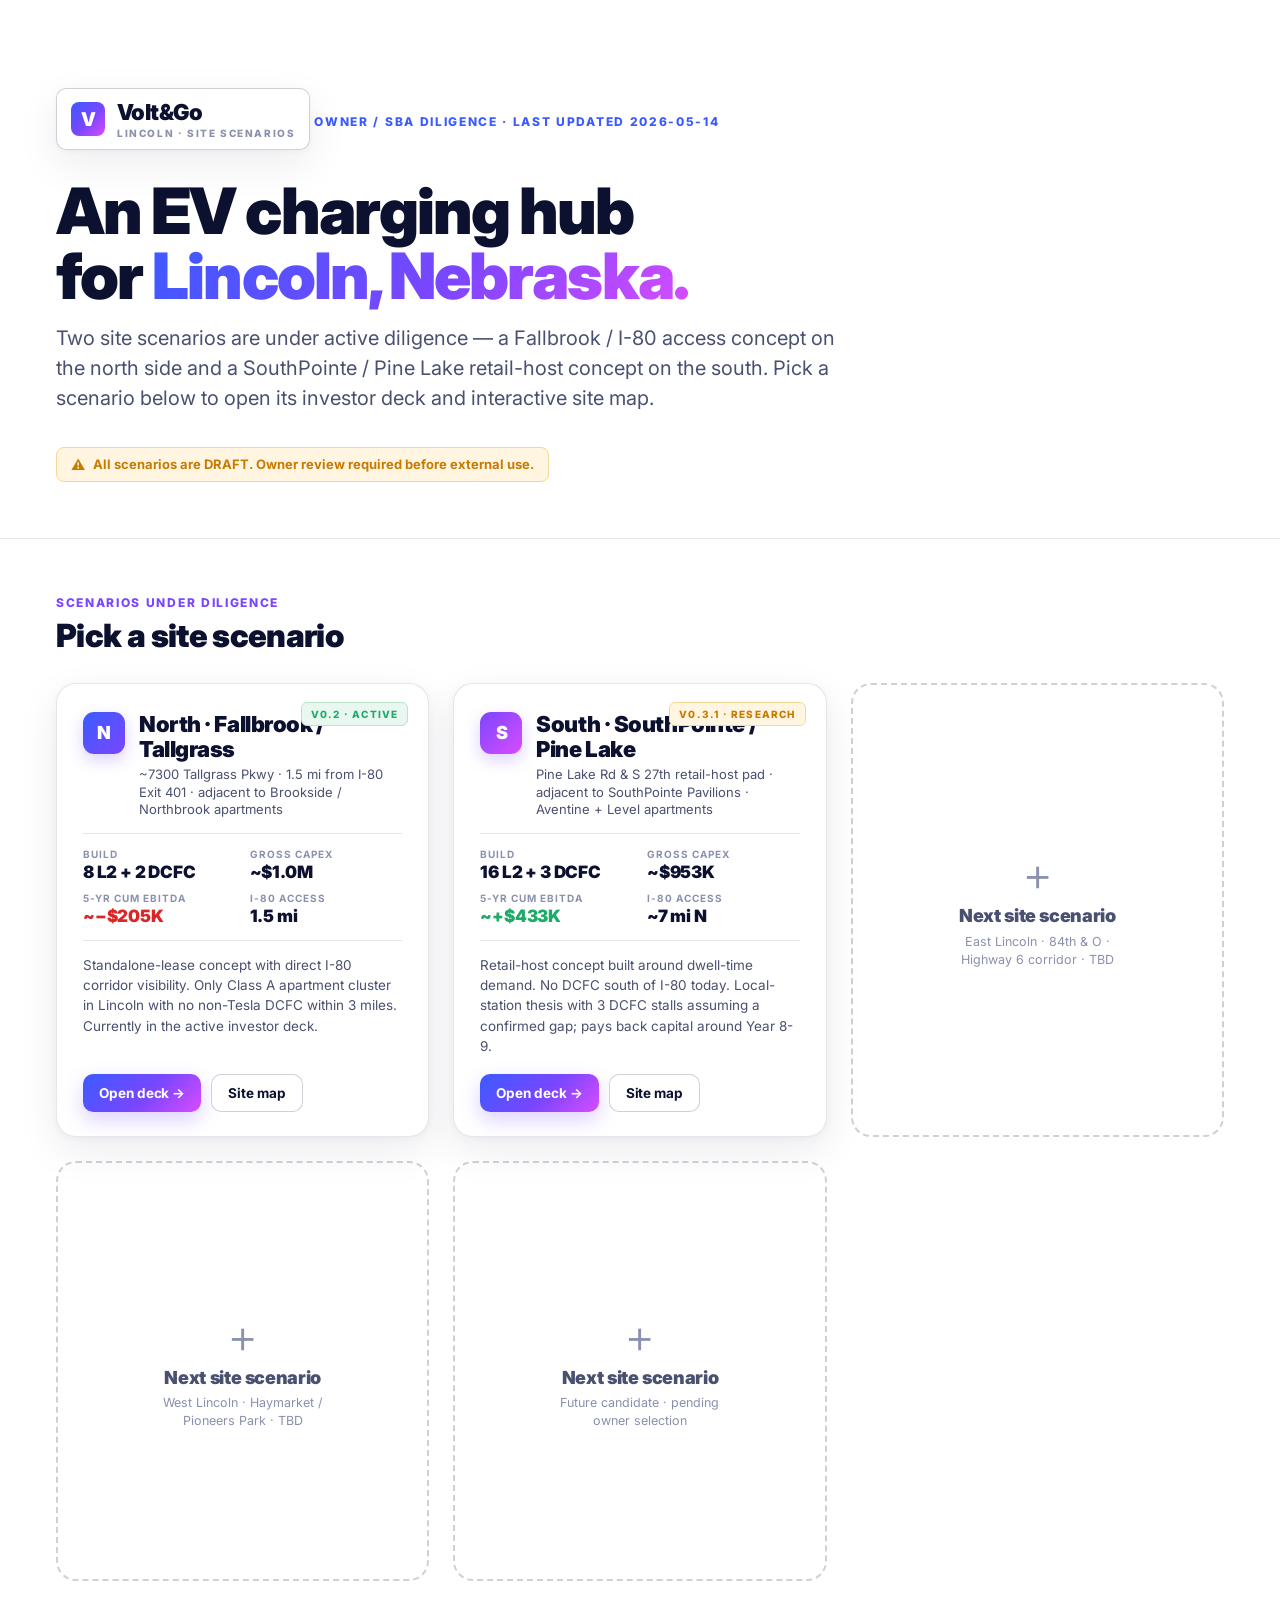
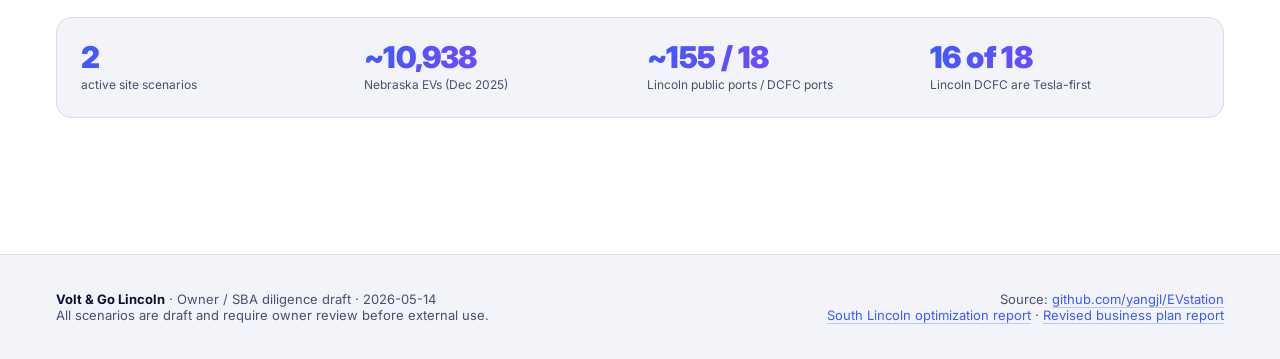
==== index.html @ 9f4ac3d2 "feat: root-level Vercel landing page with cards for each site scenario Adds index.html at the repo r" ====
<!DOCTYPE html>
<html lang="en">
<head>
<meta charset="utf-8"><meta name="viewport" content="width=device-width,initial-scale=1">
<title>Volt &amp; Go Lincoln · Site Scenarios</title>
<link rel="preconnect" href="https://fonts.googleapis.com">
<link rel="preconnect" href="https://fonts.gstatic.com" crossorigin>
<link href="https://fonts.googleapis.com/css2?family=Inter:wght@400;500;700;800;900&display=swap" rel="stylesheet">
<style>
  :root{
    --bg:#ffffff;--bg-soft:#f6f7fb;--surface:#ffffff;--surface-2:#f2f4fa;
    --border:rgba(20,25,60,.10);--border-strong:rgba(20,25,60,.20);
    --text-1:#0d1130;--text-2:#4a5070;--text-3:#8a90ad;
    --accent:#3b5bff;--accent-2:#7a46ff;--accent-3:#d94cff;
    --ok:#1faa6a;--warn:#c87a00;--danger:#dc2626;
    --grad:linear-gradient(135deg,#3b5bff 0%,#7a46ff 55%,#d94cff 100%);
    --grad-soft:linear-gradient(135deg,#eef1ff,#f4edff 55%,#fbedff);
    --shadow:0 14px 40px rgba(20,25,60,.08),0 2px 8px rgba(20,25,60,.04);
    --shadow-lg:0 24px 60px rgba(20,25,60,.12),0 4px 12px rgba(20,25,60,.06);
  }
  *{box-sizing:border-box}
  html,body{margin:0;padding:0;background:var(--bg);color:var(--text-1);font-family:'Inter',system-ui,-apple-system,sans-serif;-webkit-font-smoothing:antialiased}

  /* hero */
  .hero{position:relative;padding:88px 56px 56px;overflow:hidden;border-bottom:1px solid var(--border)}
  .hero::before{content:'';position:absolute;inset:0;background:var(--grad-soft);z-index:-2}
  .hero::after{content:'';position:absolute;right:-160px;top:-160px;width:640px;height:640px;border-radius:50%;background:var(--grad);filter:blur(10px);opacity:.22;z-index:-1}
  .wordmark{display:inline-flex;align-items:center;gap:12px;padding:10px 14px;border:1px solid var(--border-strong);border-radius:10px;background:rgba(255,255,255,.72);box-shadow:var(--shadow);backdrop-filter:blur(8px)}
  .logo-mark{width:34px;height:34px;border-radius:8px;background:var(--grad);display:grid;place-items:center;color:#fff;font-size:19px;font-weight:900;letter-spacing:-.06em}
  .logo-text{font-size:22px;font-weight:900;letter-spacing:-.025em;color:var(--text-1)}
  .logo-text small{display:block;font-size:10px;font-weight:800;letter-spacing:.16em;color:var(--text-3);text-transform:uppercase;margin-top:2px}
  .hero h1{font-size:64px;font-weight:900;letter-spacing:-.03em;line-height:1.02;margin:28px 0 14px;max-width:18ch}
  .hero h1 .grad{background:var(--grad);-webkit-background-clip:text;background-clip:text;color:transparent}
  .hero p.lede{font-size:20px;color:var(--text-2);max-width:62ch;line-height:1.5;margin:0 0 20px}
  .hero .kicker{display:inline-block;font-size:12px;font-weight:800;letter-spacing:.14em;color:var(--accent);text-transform:uppercase;margin-bottom:14px}
  .draft-banner{display:inline-flex;align-items:center;gap:8px;padding:8px 14px;background:#fff5e0;border:1px solid #f3d896;border-radius:8px;color:var(--warn);font-size:13px;font-weight:700;margin-top:14px}
  .draft-banner::before{content:'⚠';font-size:14px}

  /* main grid */
  main{padding:56px 56px 80px;max-width:1320px;margin:0 auto}
  .section-tag{font-size:12px;font-weight:800;letter-spacing:.14em;color:var(--accent-2);text-transform:uppercase;margin:0 0 6px}
  .section-title{font-size:32px;font-weight:900;letter-spacing:-.02em;margin:0 0 28px}

  .scenario-grid{display:grid;grid-template-columns:repeat(auto-fill,minmax(360px,1fr));gap:24px}

  /* scenario card */
  .scenario{position:relative;background:#fff;border:1px solid var(--border);border-radius:20px;padding:28px 26px 24px;box-shadow:var(--shadow);transition:transform .15s ease, box-shadow .15s ease;display:flex;flex-direction:column;gap:14px;min-height:420px}
  .scenario:hover{transform:translateY(-2px);box-shadow:var(--shadow-lg)}
  .scenario .badge{position:absolute;top:18px;right:20px;font-size:10px;font-weight:800;letter-spacing:.12em;padding:5px 9px;border-radius:6px;text-transform:uppercase}
  .scenario .badge.active{background:#e8f7ef;color:var(--ok);border:1px solid #b8e5cc}
  .scenario .badge.research{background:#fff5e0;color:var(--warn);border:1px solid #f3d896}

  .scenario .scenario-header{display:flex;align-items:flex-start;gap:14px}
  .scenario .pin{width:42px;height:42px;border-radius:11px;background:var(--grad);color:#fff;font-weight:900;font-size:18px;display:grid;place-items:center;letter-spacing:-.04em;flex-shrink:0;box-shadow:0 6px 16px rgba(122,70,255,.25)}
  .scenario h3{margin:0 0 4px;font-size:22px;font-weight:900;letter-spacing:-.02em;line-height:1.15}
  .scenario .scenario-sub{margin:0;color:var(--text-2);font-size:13px;line-height:1.35}

  .scenario .scenario-stats{display:grid;grid-template-columns:1fr 1fr;gap:10px 14px;padding:14px 0;border-top:1px solid var(--border);border-bottom:1px solid var(--border)}
  .scenario .stat{display:flex;flex-direction:column;gap:2px}
  .scenario .stat .l{font-size:10px;font-weight:700;letter-spacing:.10em;color:var(--text-3);text-transform:uppercase}
  .scenario .stat .v{font-size:17px;font-weight:900;color:var(--text-1);letter-spacing:-.01em}
  .scenario .stat .v.pos{color:var(--ok)}
  .scenario .stat .v.neg{color:var(--danger)}

  .scenario p.summary{margin:0;color:var(--text-2);font-size:13.5px;line-height:1.5;flex-grow:1}

  .scenario .actions{display:flex;gap:10px;margin-top:4px;flex-wrap:wrap}
  .btn{display:inline-flex;align-items:center;gap:6px;padding:10px 16px;border-radius:10px;font-size:13.5px;font-weight:700;text-decoration:none;letter-spacing:-.005em;transition:transform .12s ease,box-shadow .12s ease}
  .btn-primary{background:var(--grad);color:#fff;box-shadow:0 8px 20px rgba(122,70,255,.25)}
  .btn-primary:hover{transform:translateY(-1px);box-shadow:0 12px 24px rgba(122,70,255,.32)}
  .btn-ghost{background:#fff;color:var(--text-1);border:1px solid var(--border-strong)}
  .btn-ghost:hover{background:var(--surface-2)}

  /* placeholder card */
  .scenario.placeholder{background:transparent;border:2px dashed var(--border-strong);box-shadow:none;display:flex;align-items:center;justify-content:center;text-align:center;padding:32px}
  .scenario.placeholder:hover{transform:none;box-shadow:none}
  .scenario.placeholder .plus{font-size:48px;font-weight:300;color:var(--text-3);line-height:1;margin-bottom:8px}
  .scenario.placeholder h3{color:var(--text-2);font-size:18px;margin-bottom:6px}
  .scenario.placeholder .scenario-sub{color:var(--text-3);font-size:12.5px;max-width:24ch;margin:0 auto;line-height:1.45}

  /* summary strip */
  .summary-strip{display:grid;grid-template-columns:repeat(auto-fit,minmax(200px,1fr));gap:14px;margin:36px 0 56px;padding:24px;background:var(--surface-2);border:1px solid var(--border);border-radius:16px}
  .summary-strip .cell{display:flex;flex-direction:column;gap:3px}
  .summary-strip .cell .n{font-size:30px;font-weight:900;background:var(--grad);-webkit-background-clip:text;background-clip:text;color:transparent;letter-spacing:-.02em;line-height:1}
  .summary-strip .cell .l{font-size:12px;color:var(--text-2);line-height:1.35;margin-top:2px}

  /* footer */
  footer{padding:36px 56px;border-top:1px solid var(--border);background:var(--surface-2);color:var(--text-2);font-size:13px}
  footer .footer-grid{max-width:1320px;margin:0 auto;display:flex;justify-content:space-between;flex-wrap:wrap;gap:24px}
  footer a{color:var(--accent);text-decoration:none;border-bottom:1px solid rgba(59,91,255,.3)}
  footer a:hover{color:var(--accent-2)}

  @media (max-width:780px){
    .hero{padding:56px 28px 36px}
    .hero h1{font-size:42px}
    .hero p.lede{font-size:17px}
    main{padding:36px 28px 56px}
    footer{padding:28px}
  }
</style>
</head>
<body>

<header class="hero">
  <div class="wordmark"><span class="logo-mark">V</span><span class="logo-text">Volt&amp;Go<small>Lincoln · site scenarios</small></span></div>
  <p class="kicker">Owner / SBA diligence · last updated 2026-05-14</p>
  <h1>An EV charging hub<br>for <span class="grad">Lincoln, Nebraska.</span></h1>
  <p class="lede">Two site scenarios are under active diligence — a Fallbrook / I-80 access concept on the north side and a SouthPointe / Pine Lake retail-host concept on the south. Pick a scenario below to open its investor deck and interactive site map.</p>
  <span class="draft-banner">All scenarios are DRAFT. Owner review required before external use.</span>
</header>

<main>

  <p class="section-tag">Scenarios under diligence</p>
  <h2 class="section-title">Pick a site scenario</h2>

  <div class="scenario-grid">

    <!-- North / Fallbrook -->
    <article class="scenario">
      <span class="badge active">v0.2 · active</span>
      <div class="scenario-header">
        <div class="pin" style="background:linear-gradient(135deg,#3b5bff,#7a46ff)">N</div>
        <div>
          <h3>North · Fallbrook / Tallgrass</h3>
          <p class="scenario-sub">~7300 Tallgrass Pkwy · 1.5 mi from I-80 Exit 401 · adjacent to Brookside / Northbrook apartments</p>
        </div>
      </div>
      <div class="scenario-stats">
        <div class="stat"><span class="l">Build</span><span class="v">8 L2 + 2 DCFC</span></div>
        <div class="stat"><span class="l">Gross capex</span><span class="v">~$1.0M</span></div>
        <div class="stat"><span class="l">5-yr cum EBITDA</span><span class="v neg">~−$205K</span></div>
        <div class="stat"><span class="l">I-80 access</span><span class="v">1.5 mi</span></div>
      </div>
      <p class="summary">Standalone-lease concept with direct I-80 corridor visibility. Only Class A apartment cluster in Lincoln with no non-Tesla DCFC within 3 miles. Currently in the active investor deck.</p>
      <div class="actions">
        <a class="btn btn-primary" href="/north">Open deck →</a>
        <a class="btn btn-ghost" href="/north/map">Site map</a>
      </div>
    </article>

    <!-- South / SouthPointe -->
    <article class="scenario">
      <span class="badge research">v0.3.1 · research</span>
      <div class="scenario-header">
        <div class="pin" style="background:linear-gradient(135deg,#7a46ff,#d94cff)">S</div>
        <div>
          <h3>South · SouthPointe / Pine Lake</h3>
          <p class="scenario-sub">Pine Lake Rd &amp; S 27th retail-host pad · adjacent to SouthPointe Pavilions · Aventine + Level apartments</p>
        </div>
      </div>
      <div class="scenario-stats">
        <div class="stat"><span class="l">Build</span><span class="v">16 L2 + 3 DCFC</span></div>
        <div class="stat"><span class="l">Gross capex</span><span class="v">~$953K</span></div>
        <div class="stat"><span class="l">5-yr cum EBITDA</span><span class="v pos">~+$433K</span></div>
        <div class="stat"><span class="l">I-80 access</span><span class="v">~7 mi N</span></div>
      </div>
      <p class="summary">Retail-host concept built around dwell-time demand. No DCFC south of I-80 today. Local-station thesis with 3 DCFC stalls assuming a confirmed gap; pays back capital around Year 8-9.</p>
      <div class="actions">
        <a class="btn btn-primary" href="/south">Open deck →</a>
        <a class="btn btn-ghost" href="/south/map">Site map</a>
      </div>
    </article>

    <!-- Placeholder slots — owner will add future site decks here -->
    <article class="scenario placeholder">
      <div>
        <div class="plus">+</div>
        <h3>Next site scenario</h3>
        <p class="scenario-sub">East Lincoln · 84th &amp; O · Highway 6 corridor · TBD</p>
      </div>
    </article>

    <article class="scenario placeholder">
      <div>
        <div class="plus">+</div>
        <h3>Next site scenario</h3>
        <p class="scenario-sub">West Lincoln · Haymarket / Pioneers Park · TBD</p>
      </div>
    </article>

    <article class="scenario placeholder">
      <div>
        <div class="plus">+</div>
        <h3>Next site scenario</h3>
        <p class="scenario-sub">Future candidate · pending owner selection</p>
      </div>
    </article>

  </div>

  <div class="summary-strip">
    <div class="cell"><div class="n">2</div><div class="l">active site scenarios</div></div>
    <div class="cell"><div class="n">~10,938</div><div class="l">Nebraska EVs (Dec 2025)</div></div>
    <div class="cell"><div class="n">~155 / 18</div><div class="l">Lincoln public ports / DCFC ports</div></div>
    <div class="cell"><div class="n">16 of 18</div><div class="l">Lincoln DCFC are Tesla-first</div></div>
  </div>

</main>

<footer>
  <div class="footer-grid">
    <div>
      <b style="color:var(--text-1)">Volt &amp; Go Lincoln</b> · Owner / SBA diligence draft · 2026-05-14<br>
      All scenarios are draft and require owner review before external use.
    </div>
    <div style="text-align:right">
      Source: <a href="https://github.com/yangjl/EVstation" target="_blank" rel="noopener">github.com/yangjl/EVstation</a><br>
      <a href="https://github.com/yangjl/EVstation/blob/main/reports/south_lincoln_location_optimization_report.md" target="_blank" rel="noopener">South Lincoln optimization report</a> ·
      <a href="https://github.com/yangjl/EVstation/blob/main/reports/revised_ev_charging_station_business_plan_report.md" target="_blank" rel="noopener">Revised business plan report</a>
    </div>
  </div>
</footer>

</body>
</html>
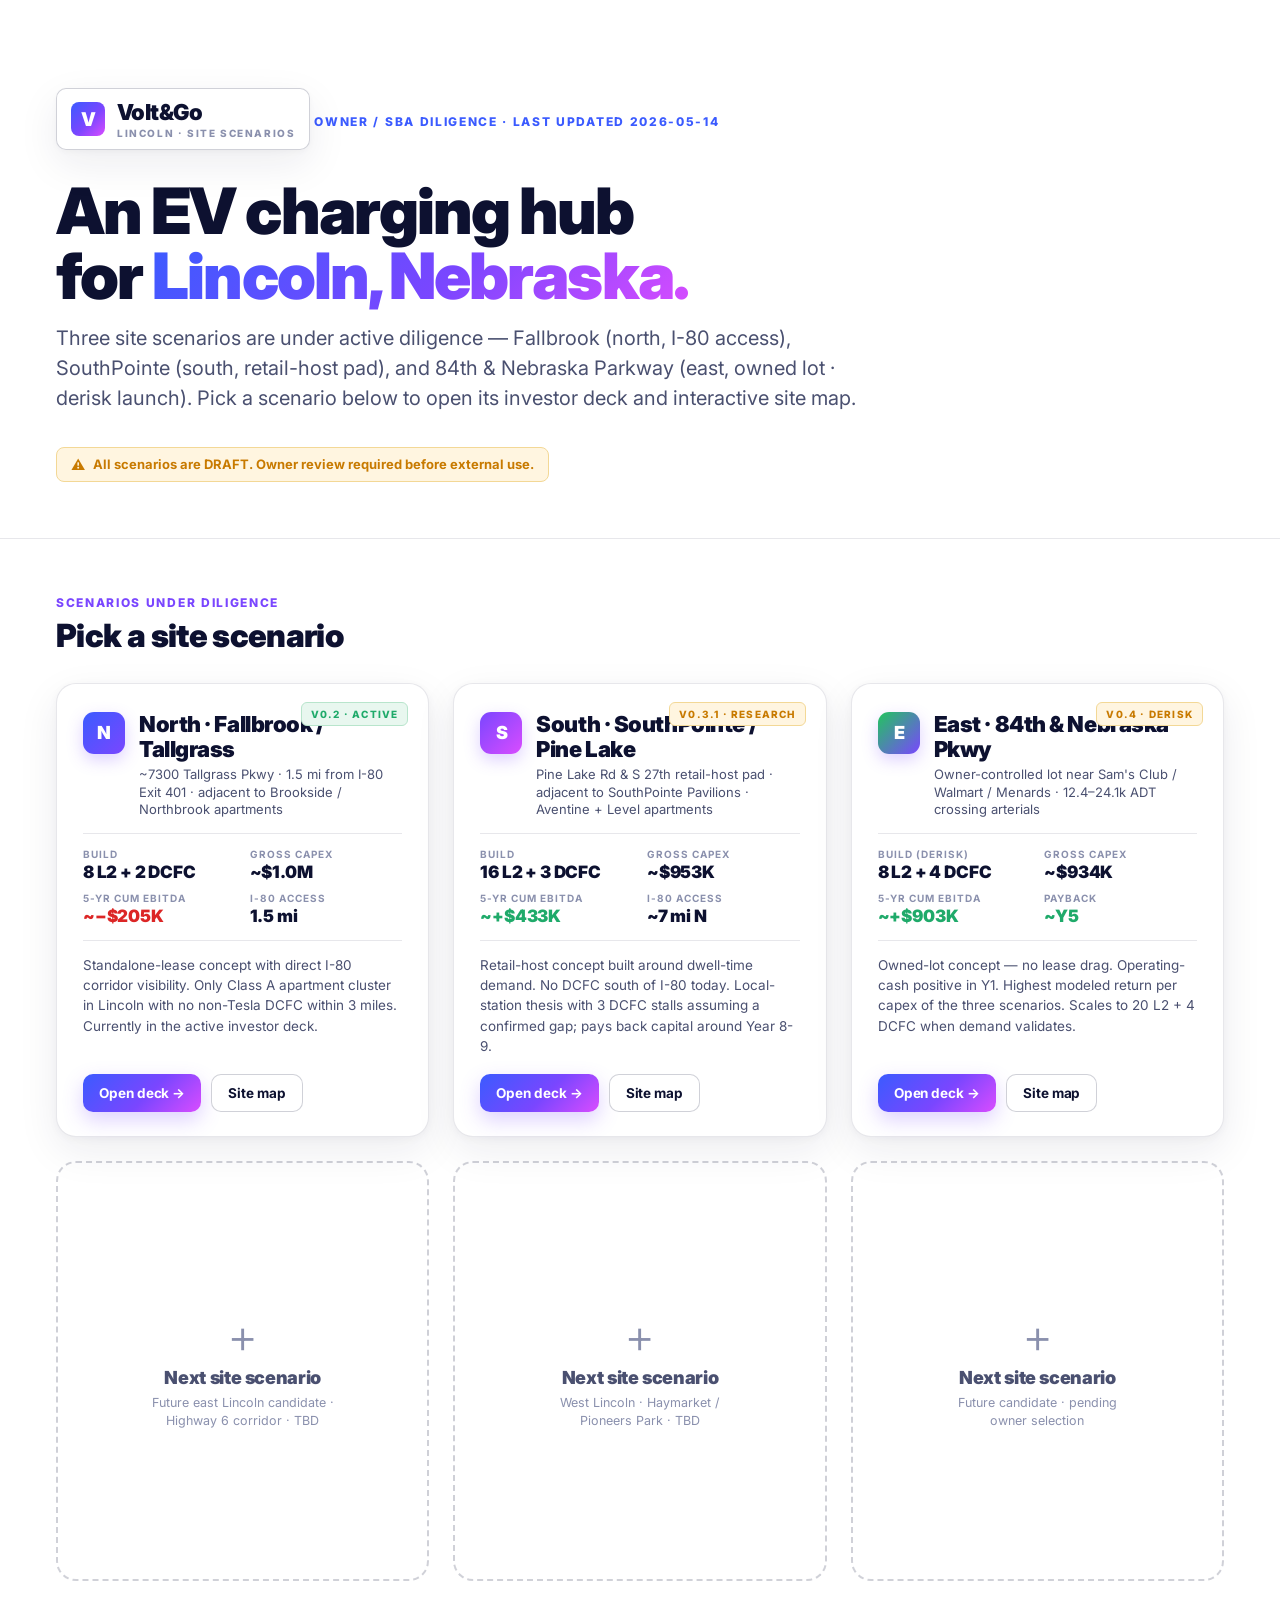
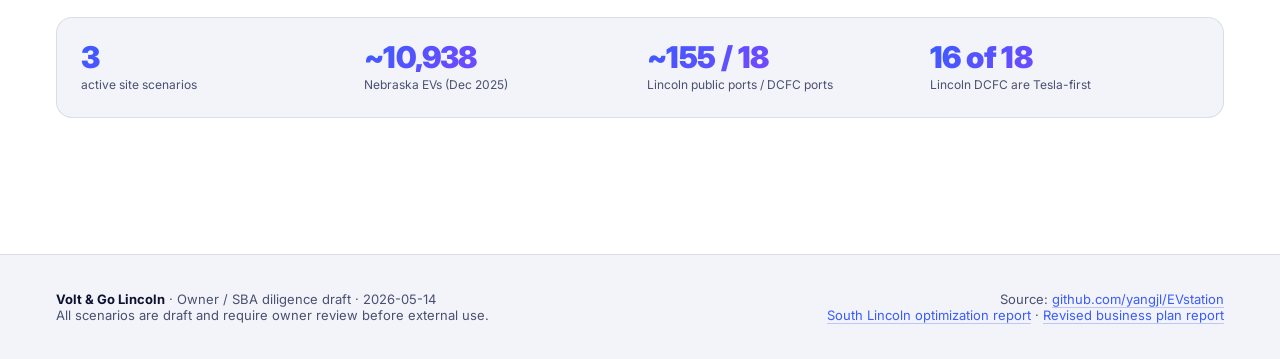
==== commit 042573f7: "feat: 84th & Nebraska Pkwy derisk pivot (v0.4 → 8 L2 + 4 DCFC) Rebuilds the 84th & Nebraska Pkwy inv" ====
--- a/index.html
+++ b/index.html
@@ -105,7 +105,7 @@
   <div class="wordmark"><span class="logo-mark">V</span><span class="logo-text">Volt&amp;Go<small>Lincoln · site scenarios</small></span></div>
   <p class="kicker">Owner / SBA diligence · last updated 2026-05-14</p>
   <h1>An EV charging hub<br>for <span class="grad">Lincoln, Nebraska.</span></h1>
-  <p class="lede">Two site scenarios are under active diligence — a Fallbrook / I-80 access concept on the north side and a SouthPointe / Pine Lake retail-host concept on the south. Pick a scenario below to open its investor deck and interactive site map.</p>
+  <p class="lede">Three site scenarios are under active diligence — Fallbrook (north, I-80 access), SouthPointe (south, retail-host pad), and 84th &amp; Nebraska Parkway (east, owned lot · derisk launch). Pick a scenario below to open its investor deck and interactive site map.</p>
   <span class="draft-banner">All scenarios are DRAFT. Owner review required before external use.</span>
 </header>
 
@@ -134,8 +134,8 @@
       </div>
       <p class="summary">Standalone-lease concept with direct I-80 corridor visibility. Only Class A apartment cluster in Lincoln with no non-Tesla DCFC within 3 miles. Currently in the active investor deck.</p>
       <div class="actions">
-        <a class="btn btn-primary" href="/north">Open deck →</a>
-        <a class="btn btn-ghost" href="/north/map">Site map</a>
+        <a class="btn btn-primary" href="presentations/investor/volt-go-lincoln/">Open deck →</a>
+        <a class="btn btn-ghost" href="presentations/investor/volt-go-lincoln/map.html">Site map</a>
       </div>
     </article>
 
@@ -157,8 +157,31 @@
       </div>
       <p class="summary">Retail-host concept built around dwell-time demand. No DCFC south of I-80 today. Local-station thesis with 3 DCFC stalls assuming a confirmed gap; pays back capital around Year 8-9.</p>
       <div class="actions">
-        <a class="btn btn-primary" href="/south">Open deck →</a>
-        <a class="btn btn-ghost" href="/south/map">Site map</a>
+        <a class="btn btn-primary" href="presentations/investor/volt-go-south-lincoln/">Open deck →</a>
+        <a class="btn btn-ghost" href="presentations/investor/volt-go-south-lincoln/map.html">Site map</a>
+      </div>
+    </article>
+
+    <!-- East / 84th & Nebraska Parkway -->
+    <article class="scenario">
+      <span class="badge research">v0.4 · derisk</span>
+      <div class="scenario-header">
+        <div class="pin" style="background:linear-gradient(135deg,#22c55e,#7a46ff)">E</div>
+        <div>
+          <h3>East · 84th &amp; Nebraska Pkwy</h3>
+          <p class="scenario-sub">Owner-controlled lot near Sam's Club / Walmart / Menards · 12.4–24.1k ADT crossing arterials</p>
+        </div>
+      </div>
+      <div class="scenario-stats">
+        <div class="stat"><span class="l">Build (derisk)</span><span class="v">8 L2 + 4 DCFC</span></div>
+        <div class="stat"><span class="l">Gross capex</span><span class="v">~$934K</span></div>
+        <div class="stat"><span class="l">5-yr cum EBITDA</span><span class="v pos">~+$903K</span></div>
+        <div class="stat"><span class="l">Payback</span><span class="v pos">~Y5</span></div>
+      </div>
+      <p class="summary">Owned-lot concept — no lease drag. Operating-cash positive in Y1. Highest modeled return per capex of the three scenarios. Scales to 20 L2 + 4 DCFC when demand validates.</p>
+      <div class="actions">
+        <a class="btn btn-primary" href="presentations/investor/volt-go-84th-nebraska-pkwy/">Open deck →</a>
+        <a class="btn btn-ghost" href="presentations/investor/volt-go-84th-nebraska-pkwy/map.html">Site map</a>
       </div>
     </article>
 
@@ -167,7 +190,7 @@
       <div>
         <div class="plus">+</div>
         <h3>Next site scenario</h3>
-        <p class="scenario-sub">East Lincoln · 84th &amp; O · Highway 6 corridor · TBD</p>
+        <p class="scenario-sub">Future east Lincoln candidate · Highway 6 corridor · TBD</p>
       </div>
     </article>
 
@@ -190,7 +213,7 @@
   </div>
 
   <div class="summary-strip">
-    <div class="cell"><div class="n">2</div><div class="l">active site scenarios</div></div>
+    <div class="cell"><div class="n">3</div><div class="l">active site scenarios</div></div>
     <div class="cell"><div class="n">~10,938</div><div class="l">Nebraska EVs (Dec 2025)</div></div>
     <div class="cell"><div class="n">~155 / 18</div><div class="l">Lincoln public ports / DCFC ports</div></div>
     <div class="cell"><div class="n">16 of 18</div><div class="l">Lincoln DCFC are Tesla-first</div></div>
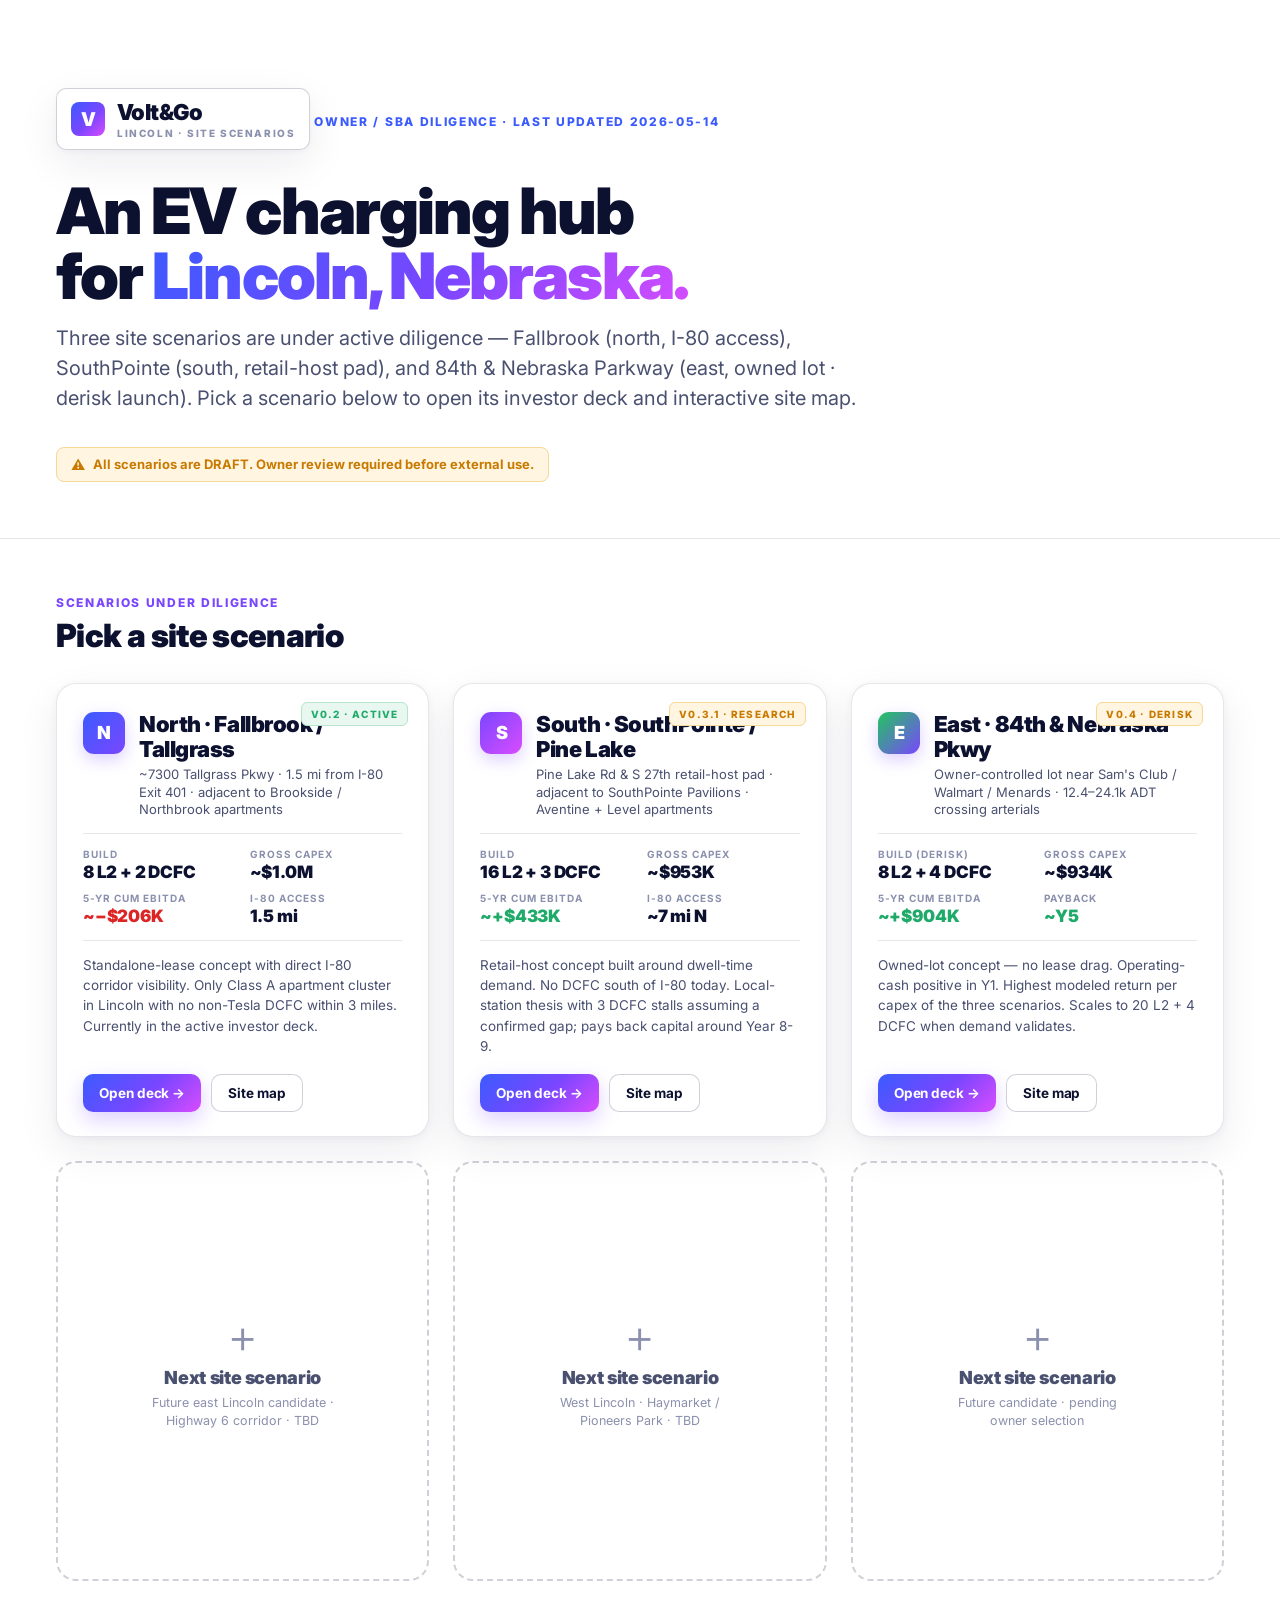
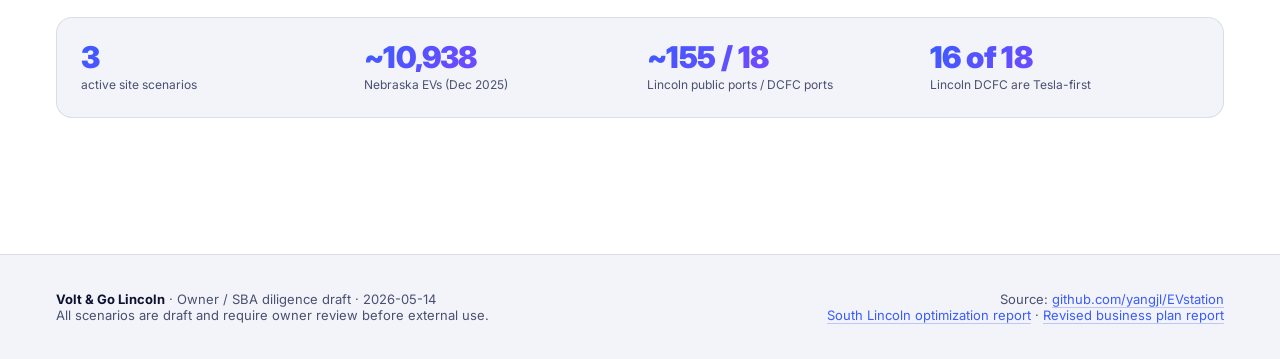
==== commit 5dcbe110: "feat: mobile nav on all 3 decks + Fallbrook financials honesty + landing rounding Three interrelated" ====
--- a/index.html
+++ b/index.html
@@ -129,7 +129,7 @@
       <div class="scenario-stats">
         <div class="stat"><span class="l">Build</span><span class="v">8 L2 + 2 DCFC</span></div>
         <div class="stat"><span class="l">Gross capex</span><span class="v">~$1.0M</span></div>
-        <div class="stat"><span class="l">5-yr cum EBITDA</span><span class="v neg">~−$205K</span></div>
+        <div class="stat"><span class="l">5-yr cum EBITDA</span><span class="v neg">~−$206K</span></div>
         <div class="stat"><span class="l">I-80 access</span><span class="v">1.5 mi</span></div>
       </div>
       <p class="summary">Standalone-lease concept with direct I-80 corridor visibility. Only Class A apartment cluster in Lincoln with no non-Tesla DCFC within 3 miles. Currently in the active investor deck.</p>
@@ -175,7 +175,7 @@
       <div class="scenario-stats">
         <div class="stat"><span class="l">Build (derisk)</span><span class="v">8 L2 + 4 DCFC</span></div>
         <div class="stat"><span class="l">Gross capex</span><span class="v">~$934K</span></div>
-        <div class="stat"><span class="l">5-yr cum EBITDA</span><span class="v pos">~+$903K</span></div>
+        <div class="stat"><span class="l">5-yr cum EBITDA</span><span class="v pos">~+$904K</span></div>
         <div class="stat"><span class="l">Payback</span><span class="v pos">~Y5</span></div>
       </div>
       <p class="summary">Owned-lot concept — no lease drag. Operating-cash positive in Y1. Highest modeled return per capex of the three scenarios. Scales to 20 L2 + 4 DCFC when demand validates.</p>
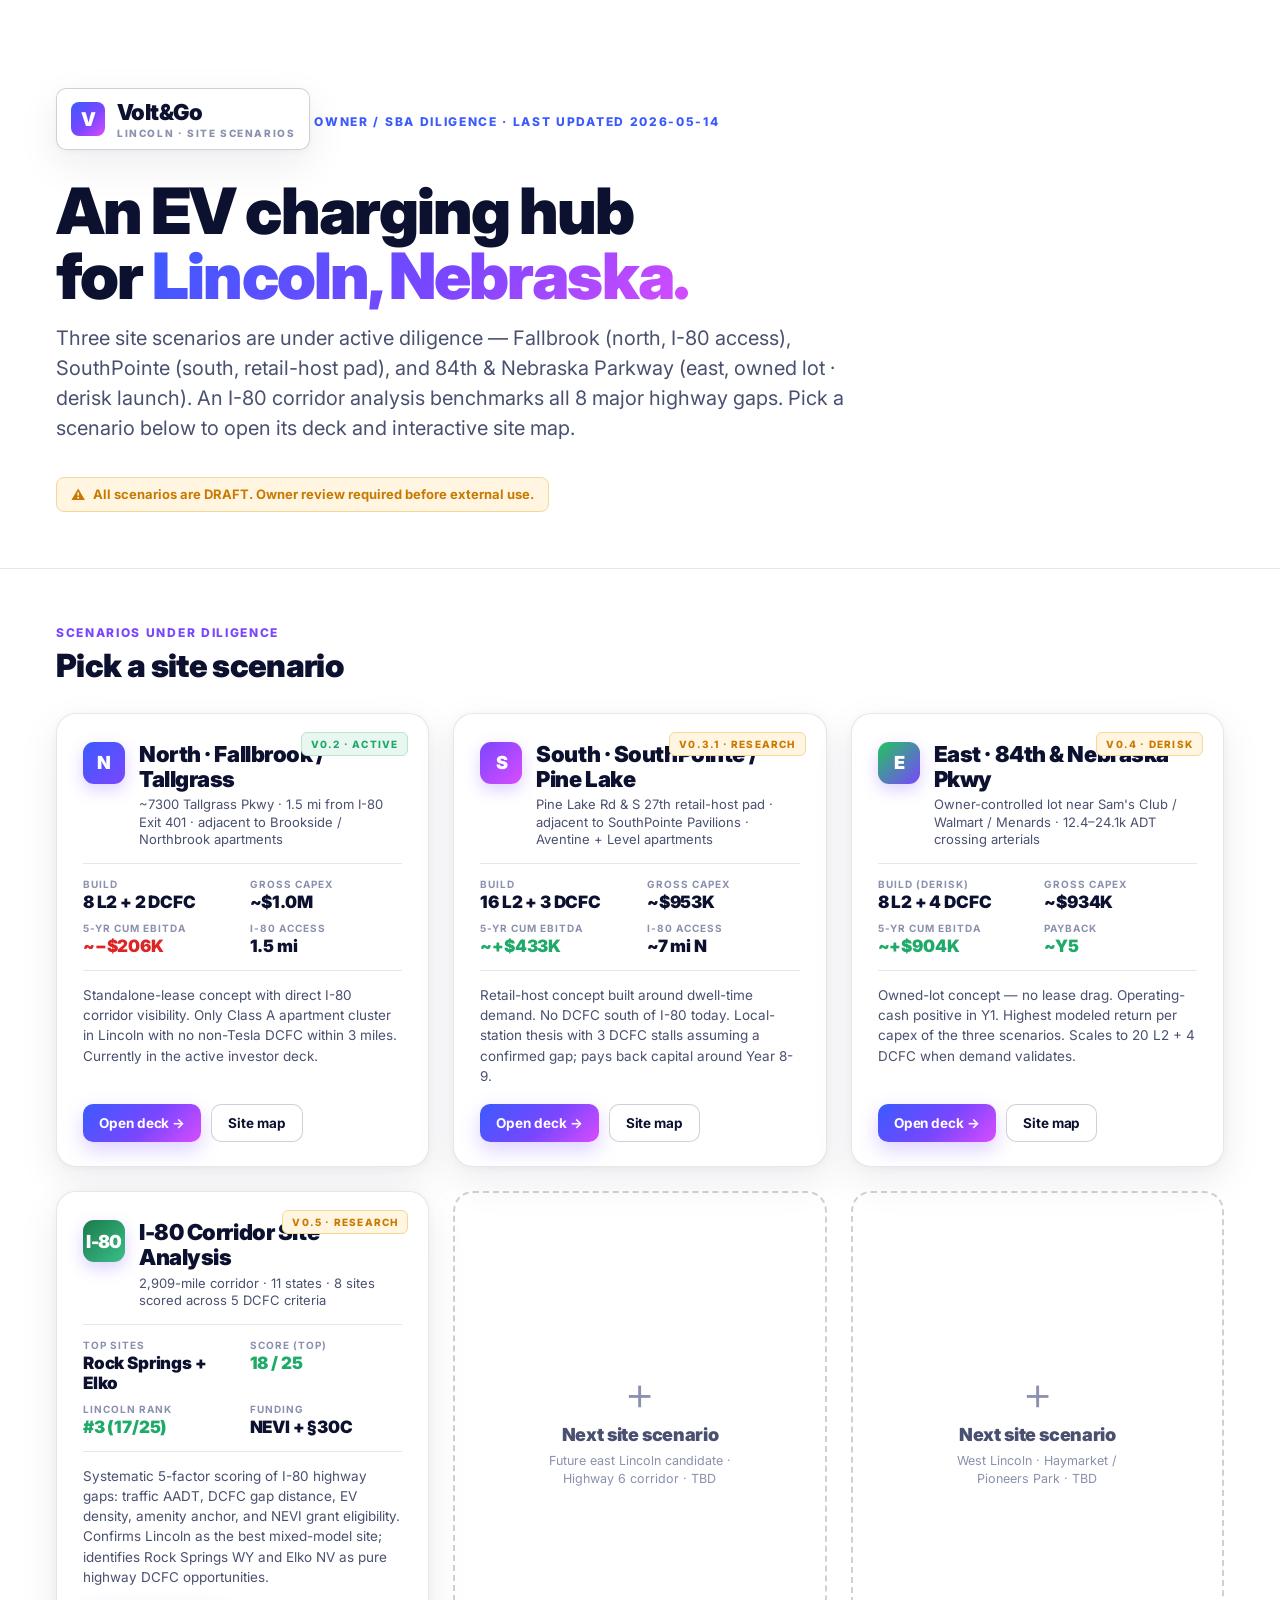
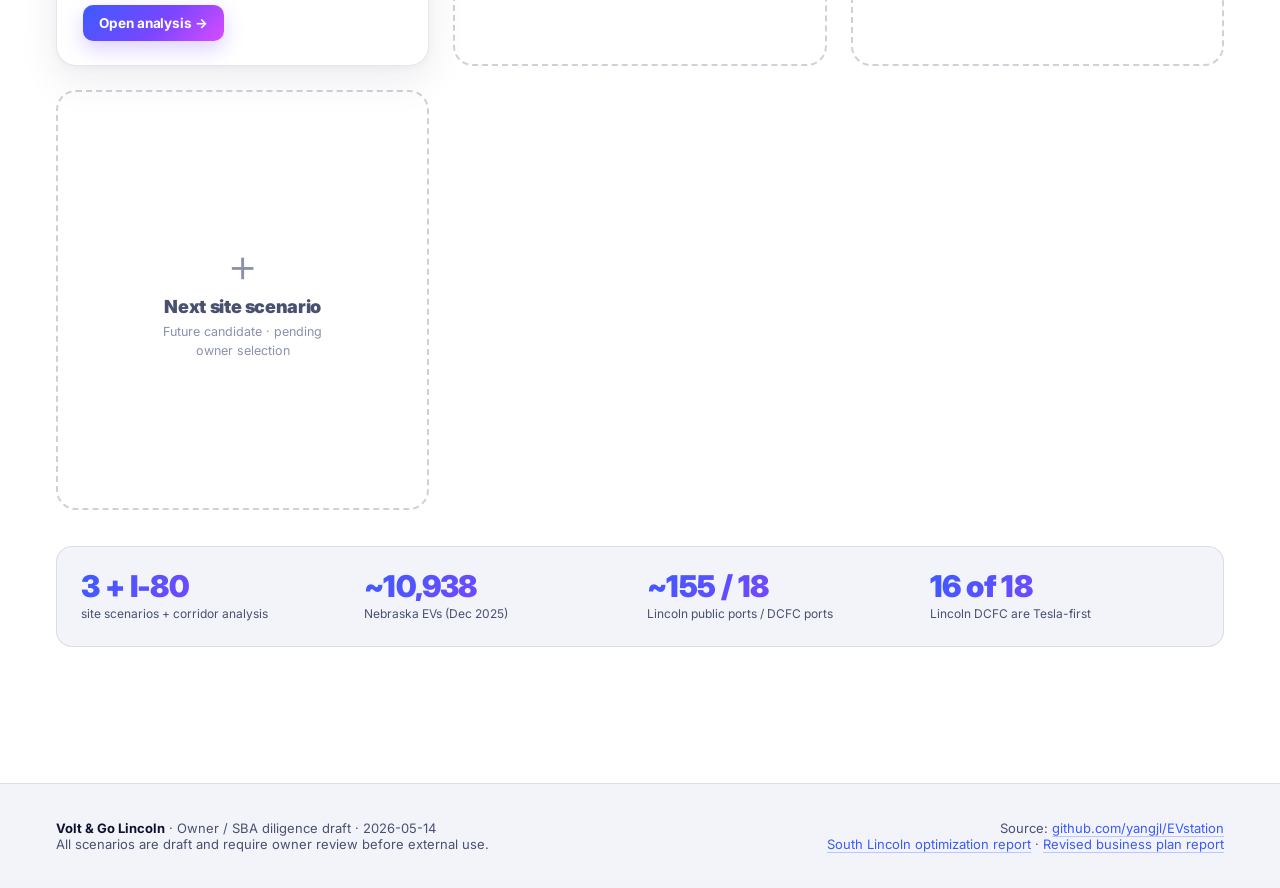
==== commit 78b253f5: "feat: add I-80 corridor card to root landing page and /corridor route - Root vercel.json: added /cor" ====
--- a/index.html
+++ b/index.html
@@ -105,7 +105,7 @@
   <div class="wordmark"><span class="logo-mark">V</span><span class="logo-text">Volt&amp;Go<small>Lincoln · site scenarios</small></span></div>
   <p class="kicker">Owner / SBA diligence · last updated 2026-05-14</p>
   <h1>An EV charging hub<br>for <span class="grad">Lincoln, Nebraska.</span></h1>
-  <p class="lede">Three site scenarios are under active diligence — Fallbrook (north, I-80 access), SouthPointe (south, retail-host pad), and 84th &amp; Nebraska Parkway (east, owned lot · derisk launch). Pick a scenario below to open its investor deck and interactive site map.</p>
+  <p class="lede">Three site scenarios are under active diligence — Fallbrook (north, I-80 access), SouthPointe (south, retail-host pad), and 84th &amp; Nebraska Parkway (east, owned lot · derisk launch). An I-80 corridor analysis benchmarks all 8 major highway gaps. Pick a scenario below to open its deck and interactive site map.</p>
   <span class="draft-banner">All scenarios are DRAFT. Owner review required before external use.</span>
 </header>
 
@@ -182,6 +182,28 @@
       <div class="actions">
         <a class="btn btn-primary" href="presentations/investor/volt-go-84th-nebraska-pkwy/">Open deck →</a>
         <a class="btn btn-ghost" href="presentations/investor/volt-go-84th-nebraska-pkwy/map.html">Site map</a>
+      </div>
+    </article>
+
+    <!-- I-80 Corridor Analysis -->
+    <article class="scenario">
+      <span class="badge research">v0.5 · research</span>
+      <div class="scenario-header">
+        <div class="pin" style="background:linear-gradient(135deg,#1a7a4a,#3bbf8a)">I-80</div>
+        <div>
+          <h3>I-80 Corridor Site Analysis</h3>
+          <p class="scenario-sub">2,909-mile corridor · 11 states · 8 sites scored across 5 DCFC criteria</p>
+        </div>
+      </div>
+      <div class="scenario-stats">
+        <div class="stat"><span class="l">Top sites</span><span class="v">Rock Springs + Elko</span></div>
+        <div class="stat"><span class="l">Score (top)</span><span class="v pos">18 / 25</span></div>
+        <div class="stat"><span class="l">Lincoln rank</span><span class="v pos">#3 (17/25)</span></div>
+        <div class="stat"><span class="l">Funding</span><span class="v">NEVI + §30C</span></div>
+      </div>
+      <p class="summary">Systematic 5-factor scoring of I-80 highway gaps: traffic AADT, DCFC gap distance, EV density, amenity anchor, and NEVI grant eligibility. Confirms Lincoln as the best mixed-model site; identifies Rock Springs WY and Elko NV as pure highway DCFC opportunities.</p>
+      <div class="actions">
+        <a class="btn btn-primary" href="/corridor">Open analysis →</a>
       </div>
     </article>
 
@@ -213,7 +235,7 @@
   </div>
 
   <div class="summary-strip">
-    <div class="cell"><div class="n">3</div><div class="l">active site scenarios</div></div>
+    <div class="cell"><div class="n">3 + I-80</div><div class="l">site scenarios + corridor analysis</div></div>
     <div class="cell"><div class="n">~10,938</div><div class="l">Nebraska EVs (Dec 2025)</div></div>
     <div class="cell"><div class="n">~155 / 18</div><div class="l">Lincoln public ports / DCFC ports</div></div>
     <div class="cell"><div class="n">16 of 18</div><div class="l">Lincoln DCFC are Tesla-first</div></div>
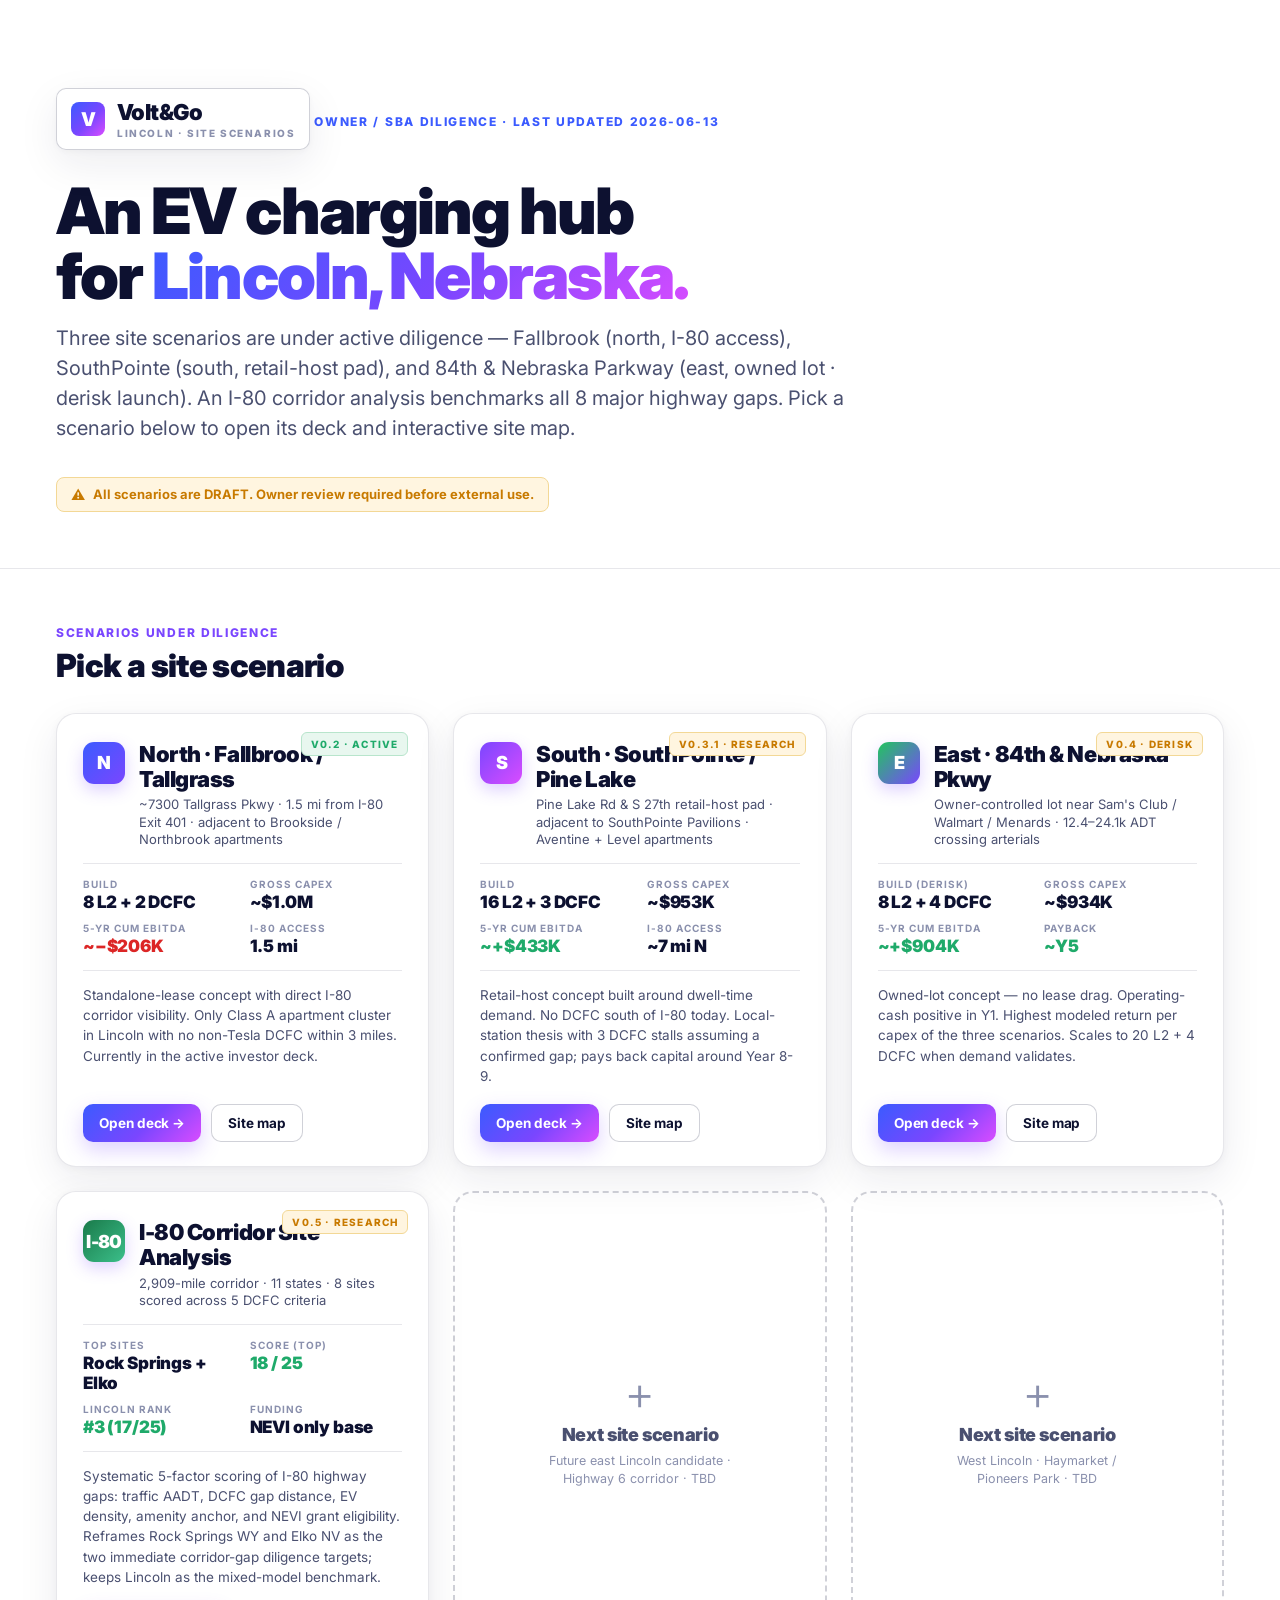
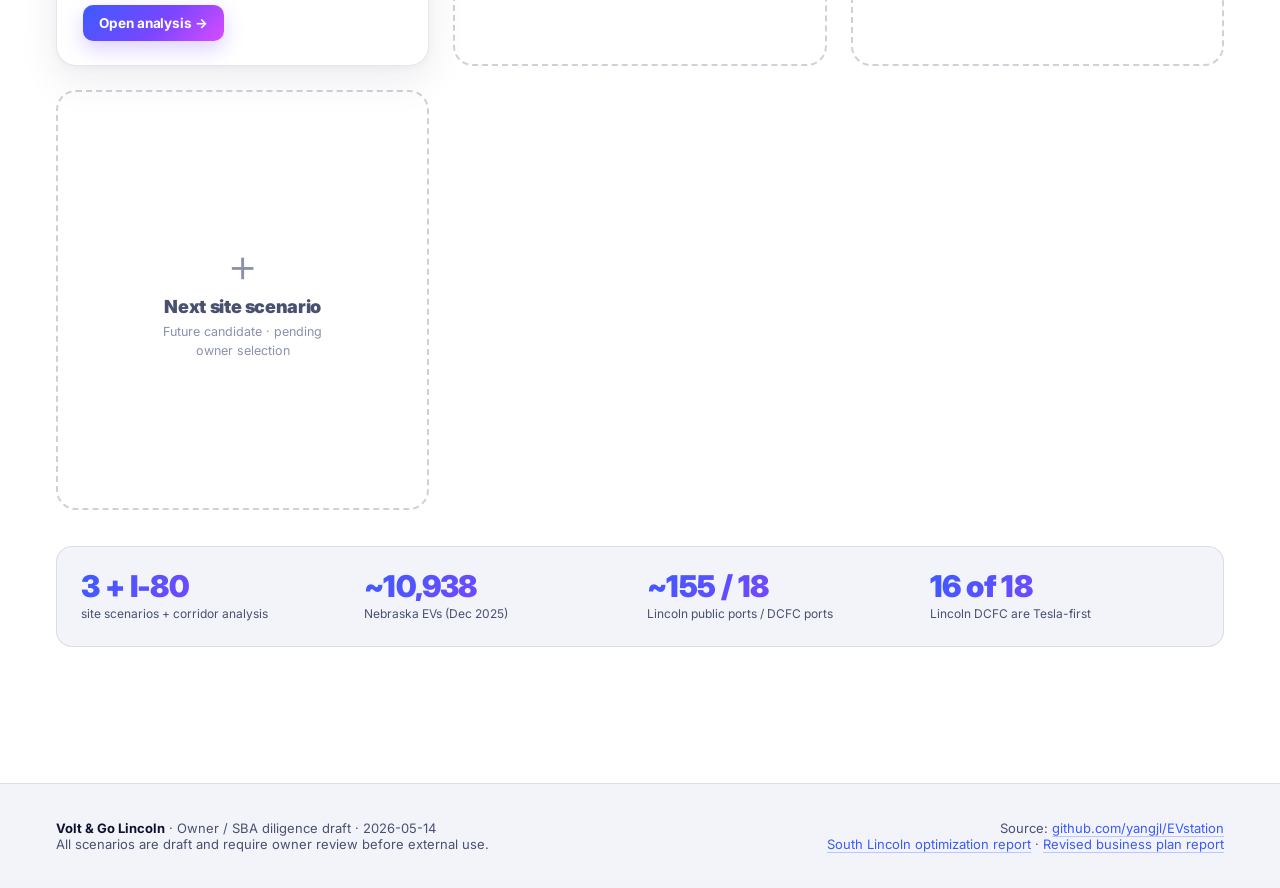
==== commit eaaef8d2: "Revise I-80 corridor analysis" ====
--- a/index.html
+++ b/index.html
@@ -103,7 +103,7 @@
 
 <header class="hero">
   <div class="wordmark"><span class="logo-mark">V</span><span class="logo-text">Volt&amp;Go<small>Lincoln · site scenarios</small></span></div>
-  <p class="kicker">Owner / SBA diligence · last updated 2026-05-14</p>
+  <p class="kicker">Owner / SBA diligence · last updated 2026-06-13</p>
   <h1>An EV charging hub<br>for <span class="grad">Lincoln, Nebraska.</span></h1>
   <p class="lede">Three site scenarios are under active diligence — Fallbrook (north, I-80 access), SouthPointe (south, retail-host pad), and 84th &amp; Nebraska Parkway (east, owned lot · derisk launch). An I-80 corridor analysis benchmarks all 8 major highway gaps. Pick a scenario below to open its deck and interactive site map.</p>
   <span class="draft-banner">All scenarios are DRAFT. Owner review required before external use.</span>
@@ -199,9 +199,9 @@
         <div class="stat"><span class="l">Top sites</span><span class="v">Rock Springs + Elko</span></div>
         <div class="stat"><span class="l">Score (top)</span><span class="v pos">18 / 25</span></div>
         <div class="stat"><span class="l">Lincoln rank</span><span class="v pos">#3 (17/25)</span></div>
-        <div class="stat"><span class="l">Funding</span><span class="v">NEVI + §30C</span></div>
-      </div>
-      <p class="summary">Systematic 5-factor scoring of I-80 highway gaps: traffic AADT, DCFC gap distance, EV density, amenity anchor, and NEVI grant eligibility. Confirms Lincoln as the best mixed-model site; identifies Rock Springs WY and Elko NV as pure highway DCFC opportunities.</p>
+        <div class="stat"><span class="l">Funding</span><span class="v">NEVI only base</span></div>
+      </div>
+      <p class="summary">Systematic 5-factor scoring of I-80 highway gaps: traffic AADT, DCFC gap distance, EV density, amenity anchor, and NEVI grant eligibility. Reframes Rock Springs WY and Elko NV as the two immediate corridor-gap diligence targets; keeps Lincoln as the mixed-model benchmark.</p>
       <div class="actions">
         <a class="btn btn-primary" href="/corridor">Open analysis →</a>
       </div>
